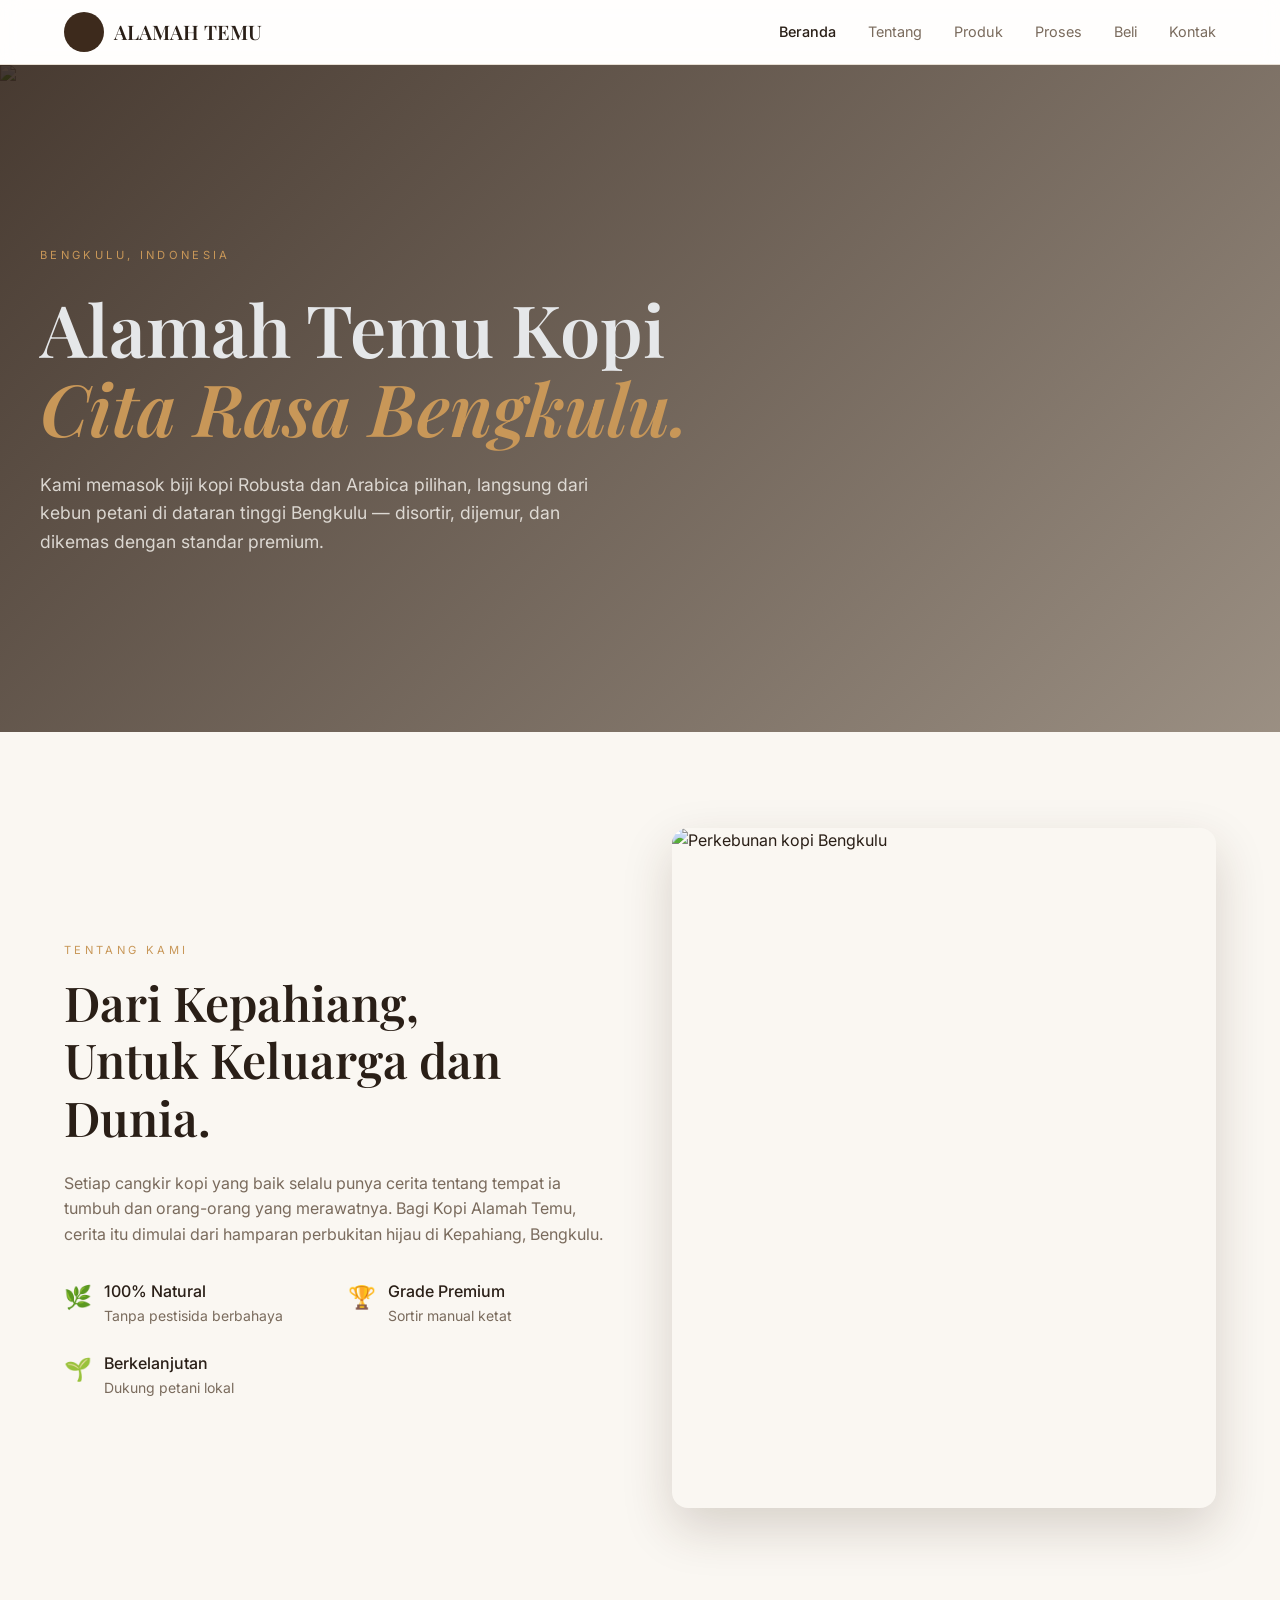
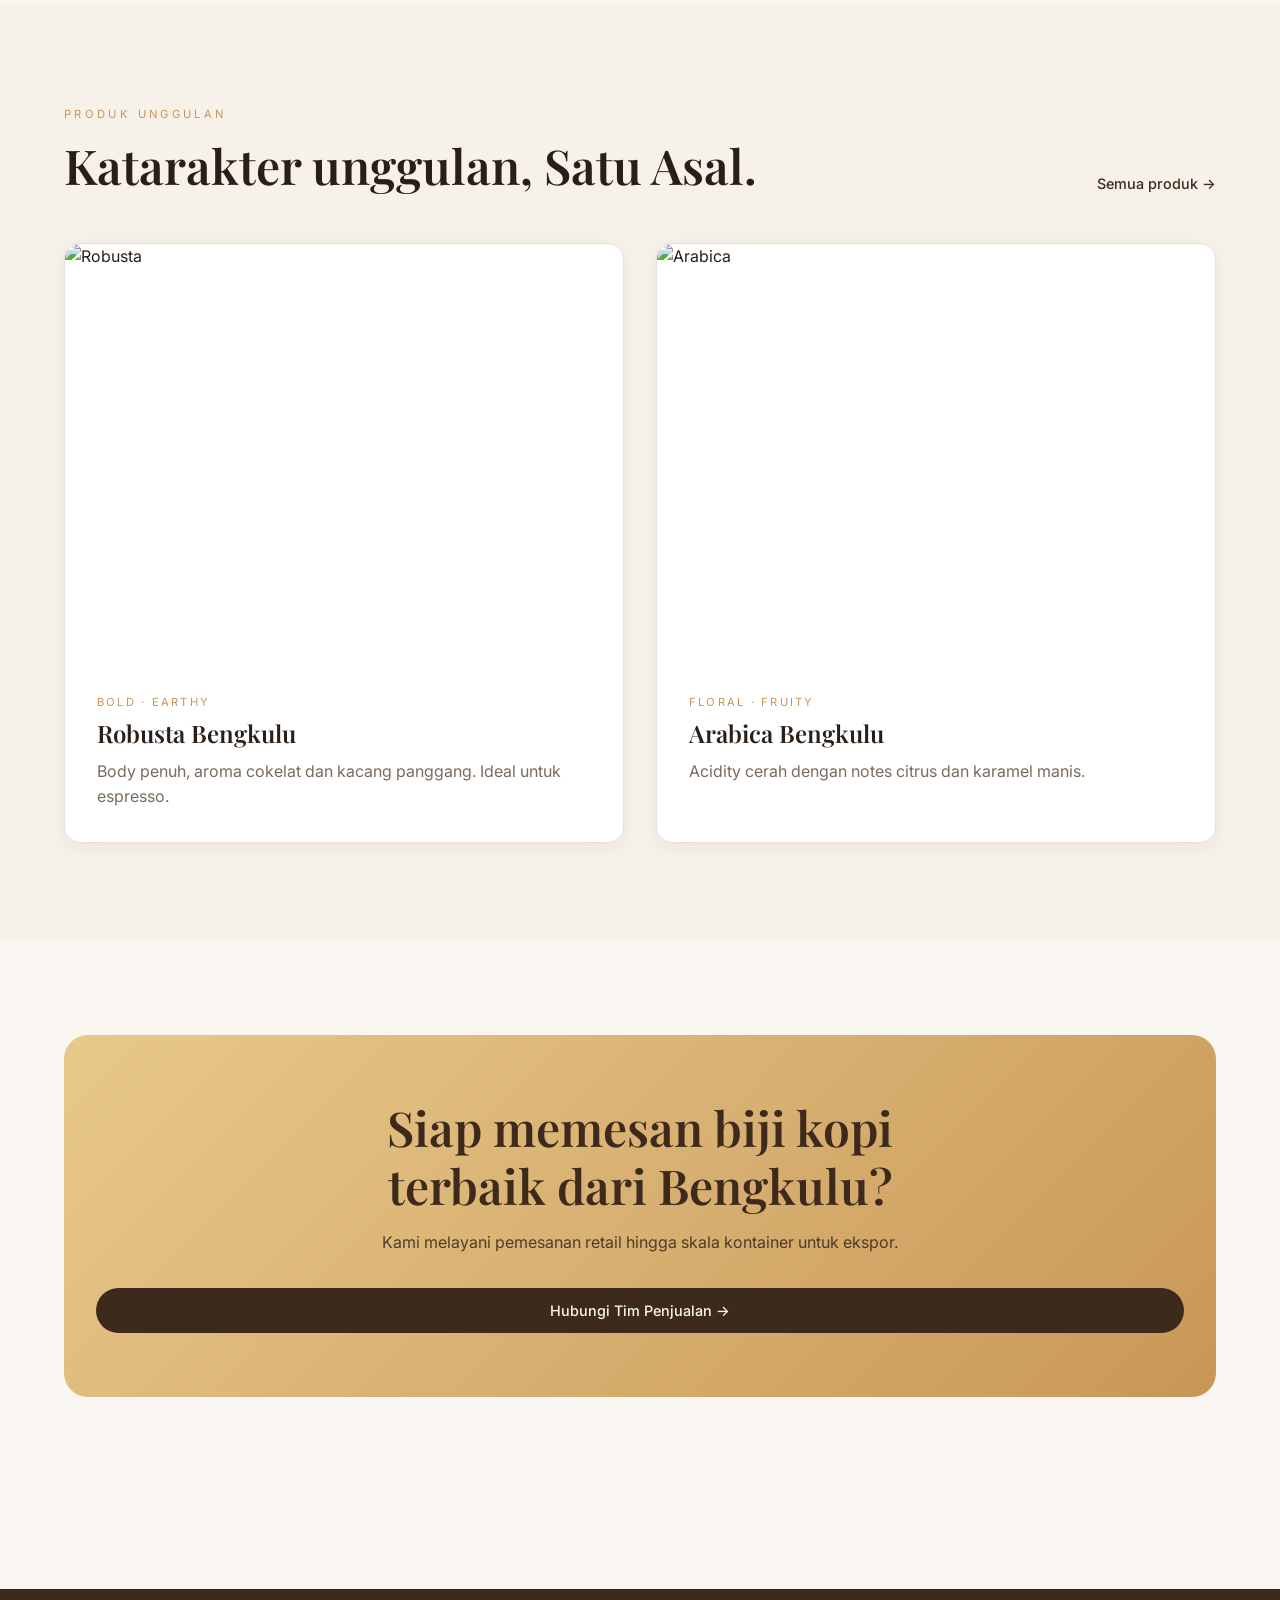
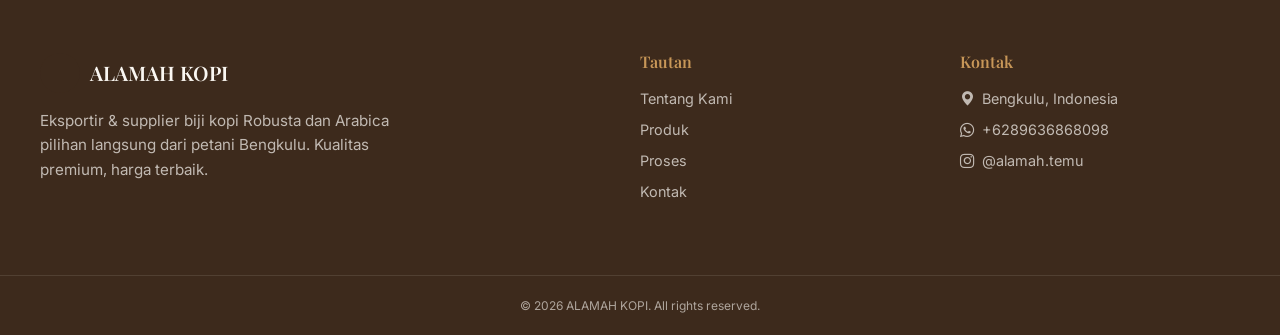
==== index.html @ a0e9cbae "Add files via upload" ====
<!DOCTYPE html><html lang="id"><head><meta charset="UTF-8"><meta name="viewport" content="width=device-width,initial-scale=1"><link rel="preconnect" href="https://fonts.googleapis.com"><link rel="preconnect" href="https://fonts.gstatic.com" crossorigin>
  <link href="https://fonts.googleapis.com/css2?family=Inter:wght@400;500;600&family=Playfair+Display:ital,wght@0,500;0,600;1,500&display=swap" rel="stylesheet">
  <link rel="stylesheet" href="styles.css"><title>ALAMAH TEMU KOPI — Biji Kopi Robusta & Arabica Bengkulu Premium</title><meta name="description" content="Supplier & eksportir biji kopi Robusta dan Arabica pilihan langsung dari petani Bengkulu."></head><body>
  <link rel="stylesheet" href="https://cdn.jsdelivr.net/npm/bootstrap-icons@1.11.3/font/bootstrap-icons.min.css">
<header class="site-header">
  <div class="container header-inner">
    <a href="index.html" class="logo"><span class="logo-mark"></span><span>ALAMAH TEMU</span></a>
    <nav class="nav">
      <a href="index.html">Beranda</a>
      <a href="tentang.html">Tentang</a>
      <a href="produk.html">Produk</a>
      <a href="proses.html">Proses</a>
      <a href="beli.html">Beli</a>
      <a href="kontak.html">Kontak</a>
    </nav>
    <button class="menu-toggle" aria-label="Menu">☰</button>
  </div>
  <nav class="mobile-nav">
    <a href="index.html">Beranda</a>
    <a href="tentang.html">Tentang</a>
    <a href="produk.html">Produk</a>
    <a href="proses.html">Proses</a>
    <a href="beli.html">Beli</a>
    <a href="kontak.html">Kontak</a>
  </nav>

</header>
<section class="hero">
  <img src="assets/hero-coffee.jpg" alt="Biji kopi premium Bengkulu" class="hero-bg">
  <div class="hero-overlay"></div>
  <div class="container hero-inner">
    <span class="eyebrow">Bengkulu, Indonesia</span>
    <h1 style="color: rgb(229, 231, 233);">Alamah Temu Kopi<br><span class="italic">Cita Rasa Bengkulu.</span></h1>
    <p>Kami memasok biji kopi Robusta dan Arabica pilihan, langsung dari kebun petani di dataran tinggi Bengkulu — disortir, dijemur, dan dikemas dengan standar premium.</p>
  </div>
</section>
<section class="section"><div class="container two-col">
  <div>
    <span class="section-eyebrow">Tentang Kami</span>
    <h2>Dari Kepahiang,<br> Untuk Keluarga dan Dunia.</h2>
    <p class="lead">Setiap cangkir kopi yang baik selalu punya cerita tentang tempat ia tumbuh dan orang-orang yang merawatnya. Bagi Kopi Alamah Temu, cerita itu dimulai dari hamparan perbukitan hijau di Kepahiang, Bengkulu.</p>
    <div class="features">
      <div class="feature"><span class="feature-icon">🌿</span><div><div class="feature-t">100% Natural</div><div class="feature-d">Tanpa pestisida berbahaya</div></div></div>
      <div class="feature"><span class="feature-icon">🏆</span><div><div class="feature-t">Grade Premium</div><div class="feature-d">Sortir manual ketat</div></div></div>
      <div class="feature"><span class="feature-icon">🌱</span><div><div class="feature-t">Berkelanjutan</div><div class="feature-d">Dukung petani lokal</div></div></div>
    </div>
  </div>
  <div class="img-wrap">
    <img src="assets/foto petani.jpeg" alt="Perkebunan kopi Bengkulu" loading="lazy">
  </div>
</div></section>
<section class="section section-secondary"><div class="container">
  <div class="section-head">
    <div><span class="section-eyebrow">Produk Unggulan</span><h2>Katarakter unggulan, Satu Asal.</h2></div>
    <a href="produk.html" class="link-arrow">Semua produk →</a>
  </div>
  <div class="cards">
    <article class="card"><div class="card-img"><img src="assets/robusta.jpg" alt="Robusta" loading="lazy"></div><div class="card-body"><div class="tag">Bold · Earthy</div><h3>Robusta Bengkulu</h3><p class="card-desc">Body penuh, aroma cokelat dan kacang panggang. Ideal untuk espresso.</p></div></article>
    <article class="card"><div class="card-img"><img src="assets/arabica.jpg" alt="Arabica" loading="lazy"></div><div class="card-body"><div class="tag">Floral · Fruity</div><h3>Arabica Bengkulu</h3><p class="card-desc">Acidity cerah dengan notes citrus dan karamel manis.</p></div></article>
  </div>
</div></section>
<section class="section"><div class="container"><div class="cta-box">
  <h2>Siap memesan biji kopi terbaik dari Bengkulu?</h2>
  <p>Kami melayani pemesanan retail hingga skala kontainer untuk ekspor.</p>
  <a href="kontak.html" class="btn btn-primary">Hubungi Tim Penjualan →</a>
</div></div></section>
<footer class="site-footer">
  <div class="container footer-grid">
    <div>
      <div class="logo" style="color:var(--primary-fg);margin-bottom:1rem"><span class="logo-mark">☕</span><span>ALAMAH KOPI</span></div>
      <p style="color:rgba(250,247,242,.7);max-width:380px;font-size:.95rem">Eksportir & supplier biji kopi Robusta dan Arabica pilihan langsung dari petani Bengkulu. Kualitas premium, harga terbaik.</p>
    </div>
    <div>
      <h4>Tautan</h4>
      <ul>
        <li><a href="tentang.html">Tentang Kami</a></li>
        <li><a href="produk.html">Produk</a></li>
        <li><a href="proses.html">Proses</a></li>
        <li><a href="kontak.html">Kontak</a></li>
      </ul>
    </div>
    <div>
      <h4>Kontak</h4>
      <ul>
        <li><i class="bi bi-geo-alt-fill"></i>Bengkulu, Indonesia</li>
        <li><i class="bi bi-whatsapp"></i>+6289636868098</li>
        <li><i class="bi bi-instagram"></i><a href="https://www.instagram.com/alamah.temu/?__d=dist">@alamah.temu</a></li>
      </ul>
    </div>
  </div>
  <div class="footer-bottom">© <span id="yr"></span> ALAMAH KOPI. All rights reserved.</div>
</footer>
<script>document.getElementById('yr').textContent=new Date().getFullYear()</script>
<script src="script.js"></script></body></html>
---- styles.css ----
/* ============================================
   Alamah Kopi — Complete Stylesheet
   ============================================ */

/* Reset */
*,
*::before,
*::after {
  box-sizing: border-box;
  margin: 0;
  padding: 0;
}

/* Design tokens */
:root {
  --bg: #faf7f2;
  --fg: #2a1f17;
  --muted: #7a6b5d;
  --card: #ffffff;
  --border: #e8e0d5;
  --primary: #3d2a1c;
  --primary-fg: #faf7f2;
  --accent: #c89758;
  --accent-fg: #2a1f17;
  --secondary: #efe7da;
  --shadow-soft: 0 4px 20px rgba(60, 40, 20, 0.06);
  --shadow-warm: 0 20px 50px rgba(60, 40, 20, 0.18);
  --gradient-hero: linear-gradient(135deg, rgba(40, 25, 15, 0.85), rgba(60, 40, 20, 0.5));
  --gradient-gold: linear-gradient(135deg, #e8c98a, #c89758);
  --radius: 1rem;
}

/* Base */
html {
  scroll-behavior: smooth;
}

body {
  font-family: 'Inter', system-ui, sans-serif;
  background: var(--bg);
  color: var(--fg);
  line-height: 1.6;
  -webkit-font-smoothing: antialiased;
}

h1, h2, h3, h4 {
  font-family: 'Playfair Display', Georgia, serif;
  font-weight: 600;
  line-height: 1.1;
  color: var(--fg);
}

a {
  color: inherit;
  text-decoration: none;
}

img {
  max-width: 100%;
  display: block;
}

.container {
  max-width: 1200px;
  margin: 0 auto;
  padding: 0 1.5rem;
}

/* ===== Header ===== */
.site-header {
  position: sticky;
  top: 0;
  z-index: 40;
  backdrop-filter: blur(10px);
  .background: rgba(250, 247, 242, 0.85);
  background: rgba(255, 255, 255, 0.85);
  border-bottom: 1px solid var(--border);
}

.header-inner {
  display: flex;
  align-items: center;
  justify-content: space-between;
  height: 64px;
}

.logo {
  display: flex;
  align-items: center;
  gap: 0.6rem;
  font-family: 'Playfair Display', serif;
  font-size: 1.25rem;
  font-weight: 600;
}

.logo-mark {
  width: 40px;
  height: 40px;
  border-radius: 50%;
  background: var(--primary) url('assets/logo-kopi.png') center/cover no-repeat;
  font-size: 0;
  overflow: hidden;
  flex-shrink: 0;
}

.nav {
  display: none;
  gap: 2rem;
  font-size: 0.9rem;
}

.nav a {
  color: var(--muted);
  transition: color 0.2s;
}

.nav a:hover,
.nav a.active {
  color: var(--fg);
  font-weight: 500;
}

.btn {
  display: inline-flex;
  align-items: center;
  gap: 0.5rem;
  padding: 0.7rem 1.5rem;
  border-radius: 999px;
  font-weight: 500;
  font-size: 0.9rem;
  transition: opacity 0.2s, transform 0.2s;
  cursor: pointer;
  border: none;
}

.btn-primary {
  background: var(--primary);
  color: var(--primary-fg);
}

.btn-accent {
  background: var(--accent);
  color: var(--accent-fg);
  box-shadow: var(--shadow-warm);
}

.btn-outline {
  background: transparent;
  border: 1px solid rgba(250, 247, 242, 0.3);
  color: var(--primary-fg);
}

.btn:hover {
  opacity: 0.9;
}

.menu-toggle {
  display: block;
  background: none;
  border: none;
  cursor: pointer;
  font-size: 1.5rem;
  color: var(--fg);
}

.mobile-nav {
  display: none;
  flex-direction: column;
  padding: 1rem 1.5rem;
  border-top: 1px solid var(--border);
  background: var(--bg);
}

.mobile-nav.open {
  display: flex;
}

.mobile-nav a {
  padding: 0.6rem 0;
  color: var(--muted);
}

.mobile-nav a.active {
  color: var(--fg);
  font-weight: 600;
}

@media (min-width: 768px) {
  .nav {
    display: flex;
  }
  .menu-toggle {
    display: none;
  }
}

/* ===== Hero ===== */
.hero {
  position: relative;
  overflow: hidden;
  color: var(--primary-fg);
}

.hero-bg {
  position: absolute;
  inset: 0;
  width: 100%;
  height: 100%;
  object-fit: cover;
  z-index: -2;
}

.hero-overlay {
  position: absolute;
  inset: 0;
  background: var(--gradient-hero);
  z-index: -1;
}

.hero-inner {
  padding: 8rem 0;
}

.eyebrow {
  display: inline-block;
  font-size: 0.7rem;
  letter-spacing: 0.3em;
  text-transform: uppercase;
  color: var(--accent);
  margin-bottom: 1.5rem;
}

.hero h1 {
  font-size: clamp(2.5rem, 6vw, 4.5rem);
  max-width: 760px;
}

.hero h1 .italic {
  font-style: italic;
  color: var(--accent);
}

.hero p {
  margin-top: 1.5rem;
  max-width: 560px;
  font-size: 1.1rem;
  color: rgba(250, 247, 242, 0.8);
}

.hero-cta {
  margin-top: 2.5rem;
  display: flex;
  flex-wrap: wrap;
  gap: 1rem;
}

@media (min-width: 768px) {
  .hero-inner {
    padding: 11rem 0;
  }
}

/* ===== Sections ===== */
.section {
  padding: 6rem 0;
}

.section-sm {
  padding: 3rem 0;
}

.section-secondary {
  background: rgba(239, 231, 218, 0.4);
}

.bordered {
  border-top: 1px solid var(--border);
  border-bottom: 1px solid var(--border);
  background: rgba(239, 231, 218, 0.4);
}

/* ===== Stats ===== */
.stats {
  display: grid;
  grid-template-columns: repeat(2, 1fr);
  gap: 2rem;
  text-align: center;
}

.stat-v {
  font-family: 'Playfair Display', serif;
  font-size: 2.5rem;
  color: var(--primary);
}

.stat-l {
  font-size: 0.7rem;
  letter-spacing: 0.2em;
  text-transform: uppercase;
  color: var(--muted);
  margin-top: 0.5rem;
}

@media (min-width: 768px) {
  .stats {
    grid-template-columns: repeat(4, 1fr);
  }
}

/* ===== About / Two-column ===== */
.two-col {
  display: grid;
  gap: 4rem;
  align-items: center;
}

.section-eyebrow {
  font-size: 0.7rem;
  letter-spacing: 0.3em;
  text-transform: uppercase;
  color: var(--accent);
}

.section h2 {
  font-size: clamp(2rem, 4vw, 3rem);
  margin-top: 0.75rem;
  line-height: 1.2;
}

.lead {
  margin-top: 1.5rem;
  color: var(--muted);
}

.features {
  margin-top: 2rem;
  display: grid;
  grid-template-columns: repeat(2, 1fr);
  gap: 1.5rem;
}

.feature {
  display: flex;
  gap: 0.75rem;
}

.feature-icon {
  font-size: 1.4rem;
  color: var(--accent);
  flex-shrink: 0;
}

.feature-t {
  font-weight: 500;
}

.feature-d {
  font-size: 0.875rem;
  color: var(--muted);
}

.img-wrap {
  position: relative;
}

.img-wrap img {
  border-radius: 1rem;
  aspect-ratio: 4 / 5;
  object-fit: cover;
  box-shadow: var(--shadow-warm);
  width: 100%;
}

.img-badge {
  display: none;
  position: absolute;
  bottom: -1.5rem;
  left: -1.5rem;
  background: var(--card);
  border: 1px solid var(--border);
  border-radius: 0.75rem;
  padding: 1.25rem;
  max-width: 220px;
  box-shadow: var(--shadow-soft);
}

.img-badge .v {
  font-family: 'Playfair Display', serif;
  font-size: 1.875rem;
  color: var(--primary);
}

.img-badge .l {
  font-size: 0.75rem;
  color: var(--muted);
  margin-top: 0.25rem;
}

@media (min-width: 768px) {
  .two-col {
    grid-template-columns: 1fr 1fr;
  }
  .img-badge {
    display: block;
  }
}

/* ===== Products / Cards ===== */
.section-head {
  display: flex;
  justify-content: space-between;
  align-items: flex-end;
  flex-wrap: wrap;
  gap: 1.5rem;
  margin-bottom: 3rem;
}

.cards {
  display: grid;
  gap: 2rem;
  grid-template-columns: repeat(auto-fit, minmax(300px, 1fr));
}

.card {
  background: var(--card);
  border: 1px solid var(--border);
  border-radius: 1rem;
  overflow: hidden;
  box-shadow: var(--shadow-soft);
  transition: box-shadow 0.3s, transform 0.3s;
}

.card:hover {
  box-shadow: var(--shadow-warm);
}

.card-img {
  aspect-ratio: 4 / 3;
  overflow: hidden;
}

.card-img img {
  width: 100%;
  height: 100%;
  object-fit: cover;
  transition: transform 0.7s;
}

.card:hover .card-img img {
  transform: scale(1.05);
}

.card-body {
  padding: 2rem;
}

.tag {
  font-size: 0.7rem;
  letter-spacing: 0.2em;
  text-transform: uppercase;
  color: var(--accent);
}

.card h3 {
  font-size: 1.5rem;
  margin-top: 0.5rem;
}

.card-desc {
  margin-top: 0.75rem;
  color: var(--muted);
}

.chips {
  margin-top: 1.25rem;
  display: flex;
  flex-wrap: wrap;
  gap: 0.5rem;
}

.chip {
  font-size: 0.75rem;
  padding: 0.25rem 0.75rem;
  border-radius: 999px;
  background: var(--secondary);
  color: var(--fg);
}

.link-arrow {
  font-size: 0.9rem;
  font-weight: 500;
  color: var(--primary);
  display: inline-flex;
  align-items: center;
  gap: 0.25rem;
  transition: gap 0.2s;
}

.link-arrow:hover {
  gap: 0.5rem;
}

/* ===== CTA ===== */
.cta-box {
  border-radius: 1.5rem;
  padding: 4rem 2rem;
  text-align: center;
  background: var(--gradient-gold);
  color: var(--primary);
}

.cta-box h2 {
  color: var(--primary);
  max-width: 640px;
  margin: 0 auto;
}

.cta-box p {
  margin-top: 1rem;
  max-width: 520px;
  margin-left: auto;
  margin-right: auto;
  color: rgba(42, 31, 23, 0.8);
}

.cta-box .btn {
  margin-top: 2rem;
}

/* ===== Footer ===== */
.site-footer {
  background: var(--primary);
  color: var(--primary-fg);
  margin-top: 6rem;
}

.footer-grid {
  display: grid;
  gap: 2.5rem;
  padding: 4rem 0;
  grid-template-columns: 1fr;
}

.footer-grid h4 {
  font-family: 'Playfair Display', serif;
  color: var(--accent);
  font-size: 1rem;
  margin-bottom: 1rem;
}

.footer-grid ul {
  list-style: none;
}

.footer-grid li {
  margin-bottom: 0.5rem;
  color: rgba(250, 247, 242, 0.7);
  font-size: 0.9rem;
  display: flex;
  align-items: center;
  gap: 0.5rem;
}

.footer-grid a:hover {
  color: var(--accent);
}

.footer-bottom {
  border-top: 1px solid rgba(250, 247, 242, 0.1);
  padding: 1.25rem 0;
  text-align: center;
  font-size: 0.75rem;
  color: rgba(250, 247, 242, 0.6);
}

@media (min-width: 768px) {
  .footer-grid {
    grid-template-columns: 2fr 1fr 1fr;
  }
}

/* ===== Page heads ===== */
.page-head {
  padding: 5rem 0 3rem;
  max-width: 720px;
}

.page-head h1 {
  font-size: clamp(2.5rem, 5vw, 4rem);
  margin-top: 1rem;
  line-height: 1.05;
}

.page-head p {
  margin-top: 1.25rem;
  font-size: 1.1rem;
  color: var(--muted);
}

/* ============================================
   PROSES PAGE STYLES (Dengan Foto)
   ============================================ */

.proses-steps {
  padding-bottom: 5rem;
}

.steps {
  display: grid;
  gap: 2rem;
  grid-template-columns: 1fr;
  margin-top: 2rem;
}

/* Step Card */
.step {
  display: flex;
  flex-direction: column;
  background: var(--card, #ffffff);
  border: 1px solid var(--border, #e8e0d5);
  border-radius: 1rem;
  overflow: hidden;
  box-shadow: var(--shadow-soft, 0 4px 20px rgba(60, 40, 20, 0.06));
  transition: transform 0.3s, box-shadow 0.3s;
}

.step:hover {
  transform: translateY(-6px);
  box-shadow: var(--shadow-warm, 0 20px 50px rgba(60, 40, 20, 0.18));
}

/* Step Image */
.step-img {
  width: 100%;
  height: 220px;
  overflow: hidden;
  background: var(--secondary, #efe7da);
  flex-shrink: 0;
}

.step-img img {
  width: 100%;
  height: 100%;
  object-fit: cover;
  transition: transform 0.5s ease;
}

.step:hover .step-img img {
  transform: scale(1.06);
}

/* Step Content */
.step-content {
  padding: 1.5rem 2rem 2rem;
  flex: 1;
}

.step-n {
  font-family: 'Playfair Display', Georgia, serif;
  font-size: 2.5rem;
  font-weight: 600;
  color: rgba(200, 151, 88, 0.8);
  line-height: 1;
  letter-spacing: -0.02em;
}

.step-content h3 {
  font-family: 'Inter', sans-serif;
  font-weight: 600;
  font-size: 1.25rem;
  margin-top: 0.5rem;
  color: var(--fg, #2a1f17);
  line-height: 1.3;
}

.step-content p {
  margin-top: 0.75rem;
  color: var(--muted, #7a6b5d);
  font-size: 0.95rem;
  line-height: 1.7;
}

/* Responsive Steps */
@media (min-width: 640px) {
  .steps {
    grid-template-columns: repeat(2, 1fr);
    gap: 1.5rem;
  }
  .step-img {
    height: 200px;
  }
}

@media (min-width: 1024px) {
  .steps {
    grid-template-columns: repeat(3, 1fr);
    gap: 2rem;
  }
  .step-img {
    height: 200px;
  }
  .step-content {
    padding: 1.5rem 1.75rem 1.75rem;
  }
  .step-n {
    font-size: 2rem;
  }
  .step-content h3 {
    font-size: 1.1rem;
  }
}

@media (max-width: 480px) {
  .step-img {
    height: 180px;
  }
  .step-content {
    padding: 1rem 1.25rem 1.5rem;
  }
  .step-n {
    font-size: 2rem;
  }
  .step-content h3 {
    font-size: 1.1rem;
  }
  .step-content p {
    font-size: 0.9rem;
  }
}

/* ===== About page ===== */
.cover {
  width: 100%;
  max-width: 700px;
  height: 900px;
  object-fit: contain;
  display: block;
  margin: 0 auto;
  border-radius: 1rem;
  box-shadow: var(--shadow-warm);
}

.values {
  display: grid;
  gap: 2.5rem;
  grid-template-columns: repeat(auto-fit, minmax(260px, 1fr));
  padding: 5rem 0;
}

.value {
  background: var(--card);
  border: 1px solid var(--border);
  border-radius: 1rem;
  padding: 2rem;
  box-shadow: var(--shadow-soft);
}

.value h3 {
  font-size: 1.5rem;
  color: var(--primary);
}

.value p {
  margin-top: 0.75rem;
  color: var(--muted);
}

/* ===== Contact ===== */
.contact-grid {
  display: flex;
  justify-content: center;
  gap: 3rem;
  grid-template-columns: 1fr;
}

#contact-form {
  width: 100%;
  max-width: 550px;
}

.info-block {
  margin-bottom: 1.5rem;
}

.info-block .lbl {
  font-size: 0.7rem;
  letter-spacing: 0.2em;
  text-transform: uppercase;
  color: var(--accent);
  margin-bottom: 0.25rem;
}

.info-block .val {
  font-size: 1rem;
}

form {
  background: var(--card);
  border: 1px solid var(--border);
  border-radius: 1rem;
  padding: 2rem;
  box-shadow: var(--shadow-soft);
}

.field {
  margin-bottom: 1.25rem;
}

.field label {
  display: block;
  font-size: 0.875rem;
  font-weight: 500;
  margin-bottom: 0.4rem;
}

.field input,
.field textarea,
.field select {
  width: 100%;
  padding: 0.7rem 0.9rem;
  border: 1px solid var(--border);
  border-radius: 0.5rem;
  font-family: inherit;
  font-size: 0.95rem;
  background: var(--bg);
  color: var(--fg);
}

.field input:focus,
.field textarea:focus,
.field select:focus {
  outline: 2px solid var(--accent);
  outline-offset: 1px;
}

.field textarea {
  min-height: 120px;
  resize: vertical;
}

@media (min-width: 768px) {
  .contact-grid {
    grid-template-columns: 1fr 1fr;
  }
}

/* ============================================
   BELI PAGE STYLES
   ============================================ */

.beli-grid {
  display: grid;
  gap: 2.5rem;
  padding-bottom: 4rem;
}

@media (min-width: 1024px) {
  .beli-grid {
    grid-template-columns: 2fr 1.2fr;
    align-items: start;
  }
}

/* Product Selector */
.product-selector h2 {
  font-size: 1.5rem;
  margin-bottom: 1.5rem;
  font-family: 'Playfair Display', Georgia, serif;
}

.product-item {
  background: var(--card);
  border: 1px solid var(--border);
  border-radius: var(--radius);
  padding: 1.25rem 1.5rem;
  margin-bottom: 1rem;
  display: flex;
  flex-wrap: wrap;
  align-items: center;
  justify-content: space-between;
  gap: 1rem;
  transition: box-shadow 0.2s, border-color 0.2s;
  cursor: pointer;
}

.product-item:hover {
  box-shadow: var(--shadow-soft);
}

.product-item.active {
  border-color: var(--accent);
  box-shadow: 0 0 0 2px var(--accent);
}

.product-info {
  flex: 2;
  min-width: 160px;
}

.product-info h3 {
  font-family: 'Inter', sans-serif;
  font-weight: 600;
  font-size: 1.05rem;
  color: var(--fg);
}

.product-info .desc {
  font-size: 0.85rem;
  color: var(--muted);
  margin-top: 0.2rem;
}

.product-price {
  font-weight: 600;
  font-size: 1.1rem;
  color: var(--primary);
  margin-top: 0.3rem;
}

.product-price small {
  font-weight: 400;
  font-size: 0.75rem;
  color: var(--muted);
}

/* Quantity Control */
.product-qty {
  display: flex;
  align-items: center;
  gap: 0.5rem;
  background: var(--bg);
  border-radius: 2rem;
  padding: 0.1rem 0.1rem;
  border: 1px solid var(--border);
  flex-shrink: 0;
}

.product-qty button {
  width: 32px;
  height: 32px;
  border: none;
  background: transparent;
  font-size: 1.2rem;
  cursor: pointer;
  border-radius: 50%;
  display: flex;
  align-items: center;
  justify-content: center;
  color: var(--fg);
  transition: background 0.2s;
  font-weight: 500;
}

.product-qty button:hover {
  background: var(--secondary);
}

.product-qty .qty-value {
  min-width: 28px;
  text-align: center;
  font-weight: 500;
  font-size: 1rem;
}

/* Order Form */
.order-form {
  background: var(--card);
  border: 1px solid var(--border);
  border-radius: var(--radius);
  padding: 2rem;
  box-shadow: var(--shadow-soft);
  margin-top: 2rem;
}

.order-form h2 {
  font-size: 1.5rem;
  margin-bottom: 1.5rem;
  font-family: 'Playfair Display', Georgia, serif;
}

.order-form .field {
  margin-bottom: 1.25rem;
}

.order-form label {
  display: block;
  font-size: 0.875rem;
  font-weight: 500;
  margin-bottom: 0.4rem;
}

.order-form input,
.order-form textarea {
  width: 100%;
  padding: 0.7rem 0.9rem;
  border: 1px solid var(--border);
  border-radius: 0.5rem;
  font-family: inherit;
  font-size: 0.95rem;
  background: var(--bg);
  color: var(--fg);
  transition: border-color 0.2s;
}

.order-form input:focus,
.order-form textarea:focus {
  outline: none;
  border-color: var(--accent);
  box-shadow: 0 0 0 3px rgba(200, 151, 88, 0.2);
}

.order-form textarea {
  min-height: 80px;
  resize: vertical;
}

/* Ringkasan */
.ringkasan {
  background: var(--card);
  border: 1px solid var(--border);
  border-radius: var(--radius);
  padding: 2rem;
  box-shadow: var(--shadow-soft);
  position: sticky;
  top: 5rem;
}

.ringkasan h2 {
  font-size: 1.5rem;
  margin-bottom: 1.5rem;
  font-family: 'Playfair Display', Georgia, serif;
}

.ringkasan-item {
  display: flex;
  justify-content: space-between;
  padding: 0.75rem 0;
  border-bottom: 1px solid var(--border);
  font-size: 0.95rem;
}

.ringkasan-item .item-info {
  flex: 1;
}

.ringkasan-item .item-name {
  font-weight: 500;
}

.ringkasan-item .item-detail {
  font-size: 0.8rem;
  color: var(--muted);
}

.ringkasan-item .item-total {
  font-weight: 600;
  white-space: nowrap;
  padding-left: 1rem;
}

.ringkasan-ongkir {
  display: flex;
  justify-content: space-between;
  padding: 0.75rem 0;
  font-size: 0.95rem;
  color: var(--muted);
  border-bottom: 1px solid var(--border);
}

.ringkasan-total {
  display: flex;
  justify-content: space-between;
  padding: 1rem 0 0;
  font-size: 1.2rem;
  font-weight: 700;
  color: var(--primary);
}

.empty-ringkasan {
  color: var(--muted);
  text-align: center;
  padding: 1.5rem 0;
  font-style: italic;
}

/* Button Full Width */
.btn {
  width: 100%;
  justify-content: center;
}
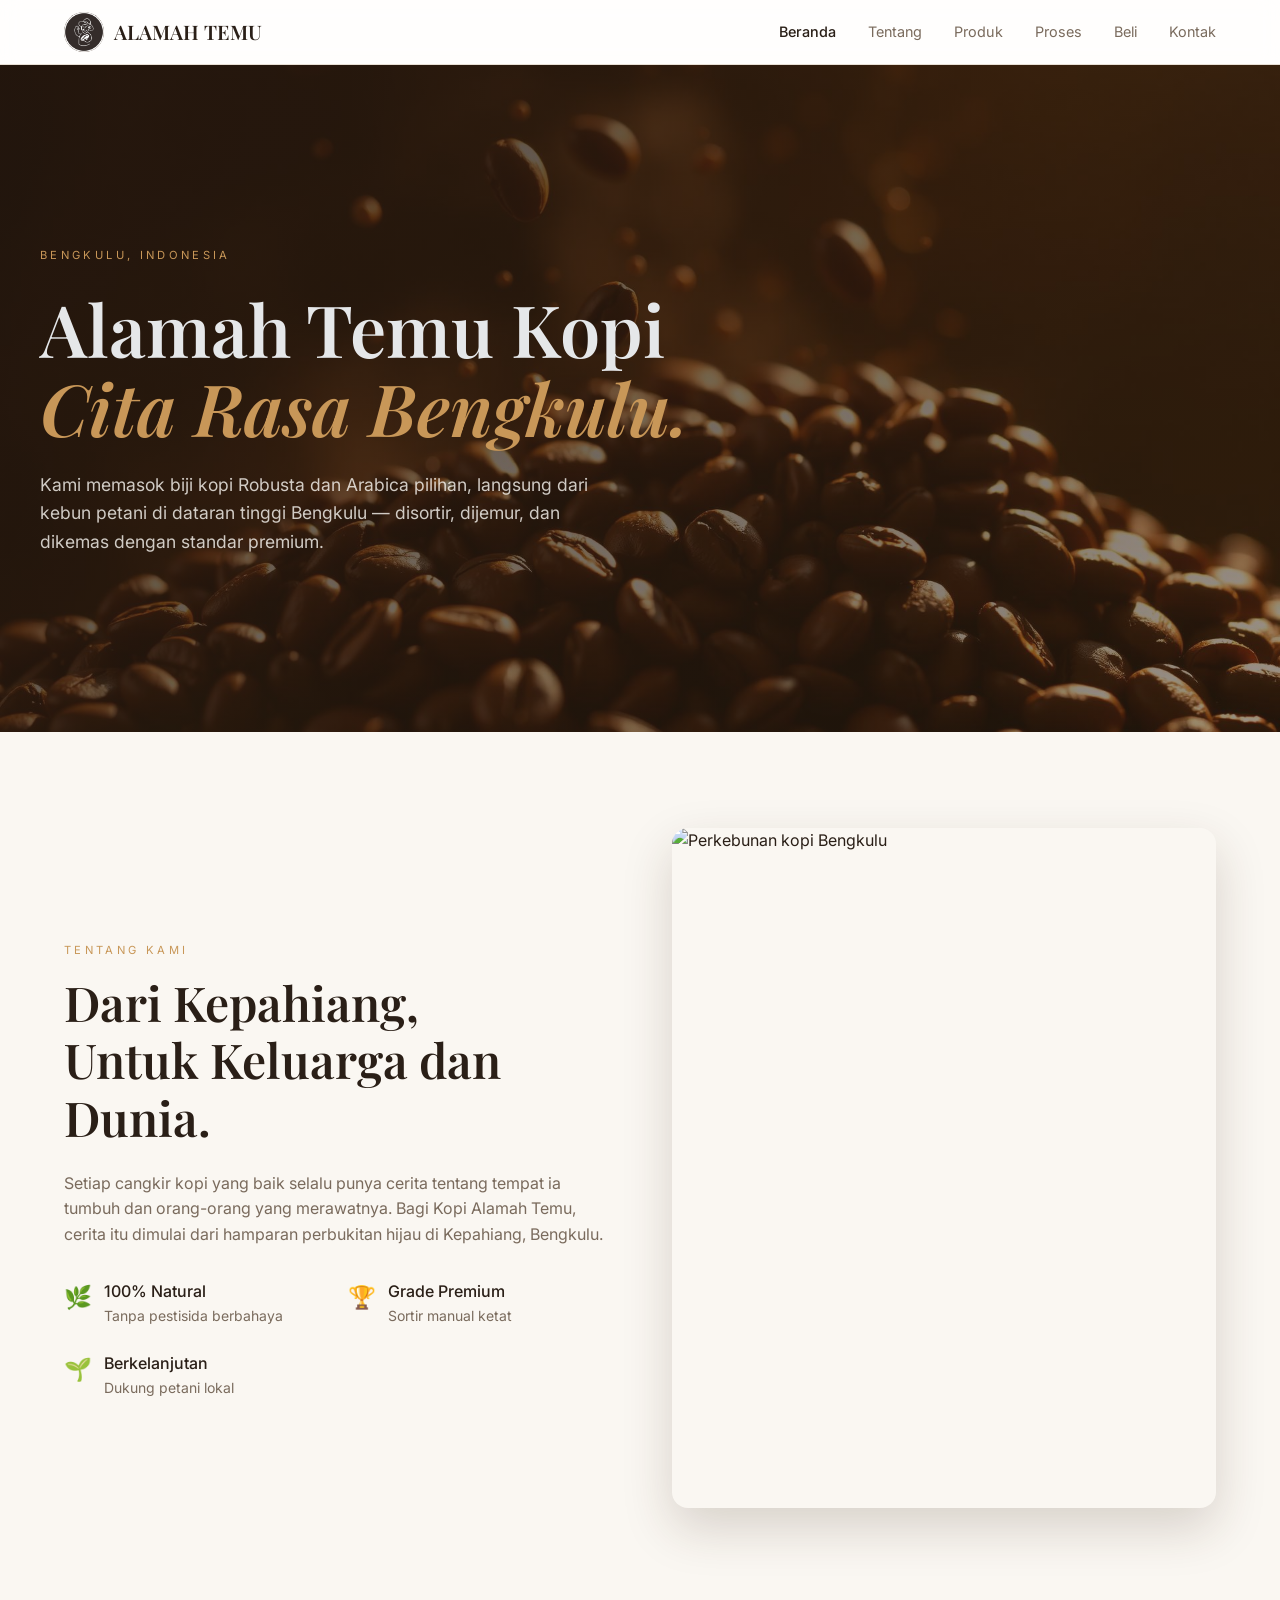
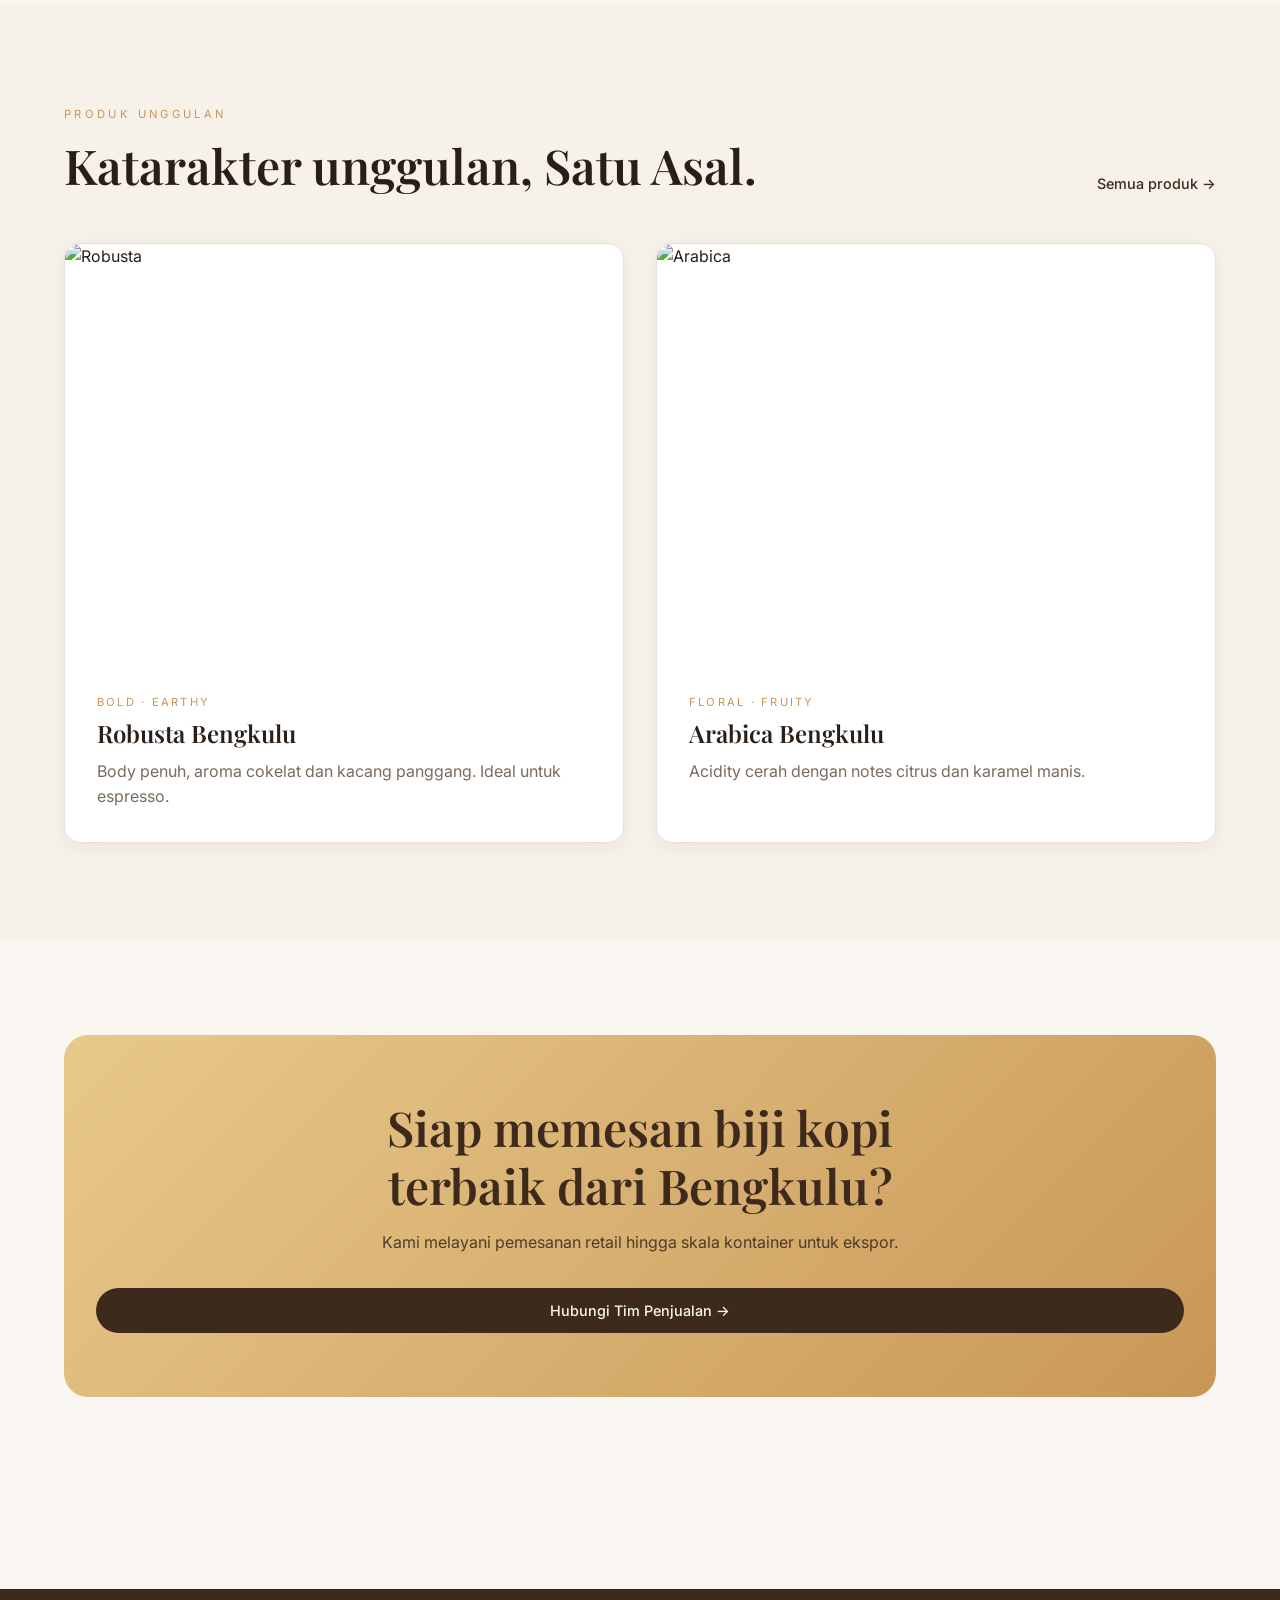
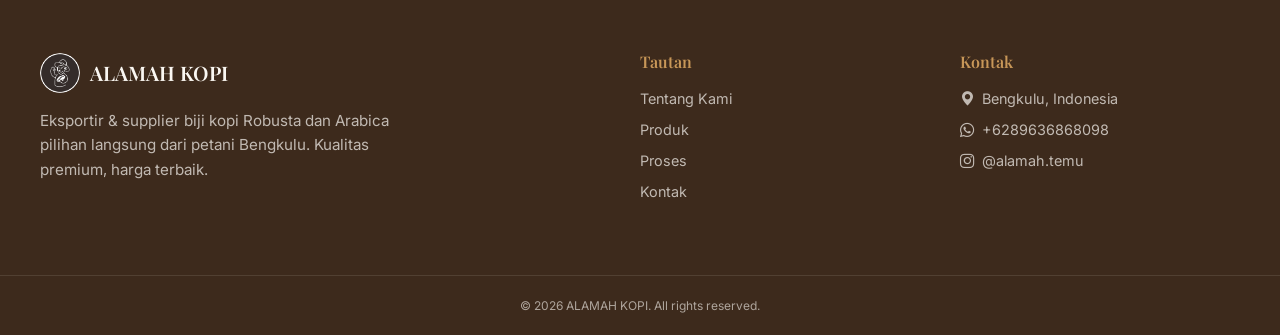
==== commit a726b18d: "Update index.html" ====
--- a/index.html
+++ b/index.html
@@ -26,7 +26,7 @@
 
 </header>
 <section class="hero">
-  <img src="assets/hero-coffee.jpg" alt="Biji kopi premium Bengkulu" class="hero-bg">
+  <img src="hero-coffee.jpg" alt="Biji kopi premium Bengkulu" class="hero-bg">
   <div class="hero-overlay"></div>
   <div class="container hero-inner">
     <span class="eyebrow">Bengkulu, Indonesia</span>
--- a/styles.css
+++ b/styles.css
@@ -97,7 +97,7 @@
   width: 40px;
   height: 40px;
   border-radius: 50%;
-  background: var(--primary) url('assets/logo-kopi.png') center/cover no-repeat;
+  background: var(--primary) url('logo-kopi.png') center/cover no-repeat;
   font-size: 0;
   overflow: hidden;
   flex-shrink: 0;
@@ -1087,4 +1087,4 @@
 .btn {
   width: 100%;
   justify-content: center;
-}+}
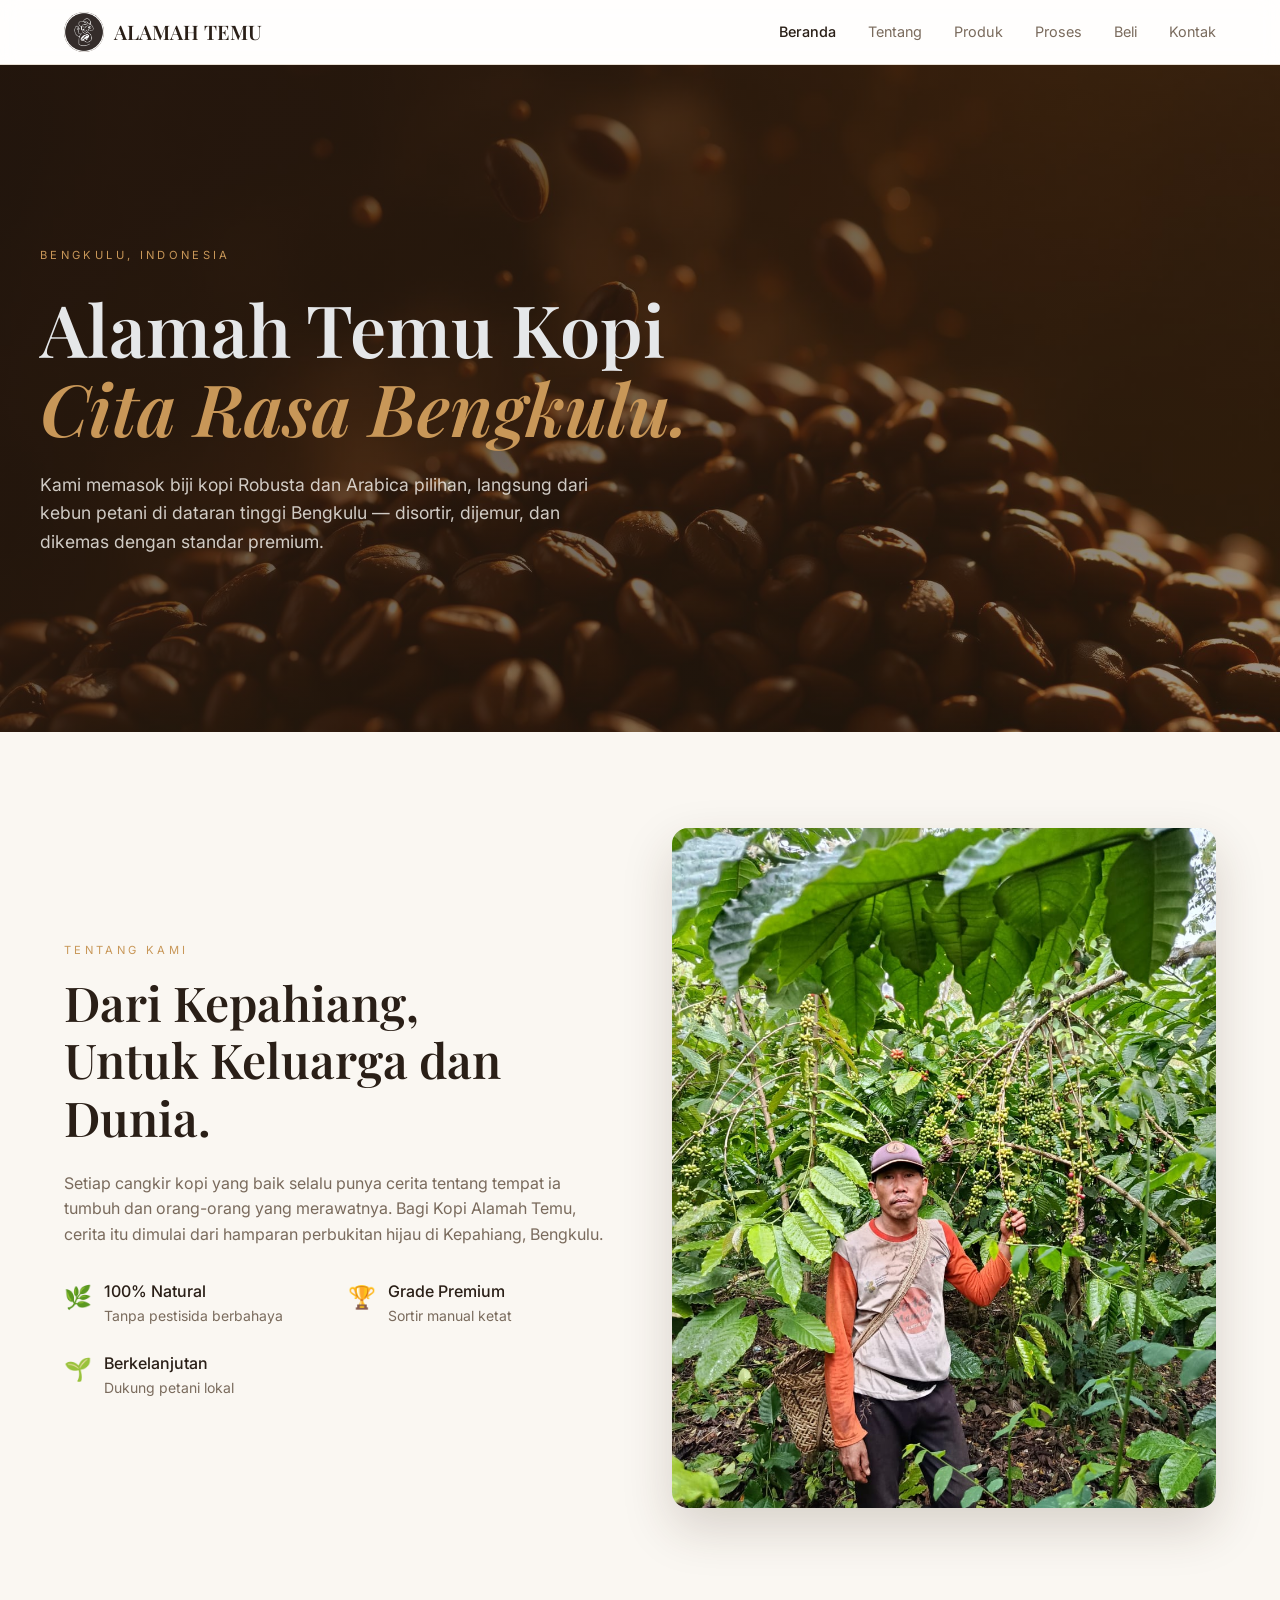
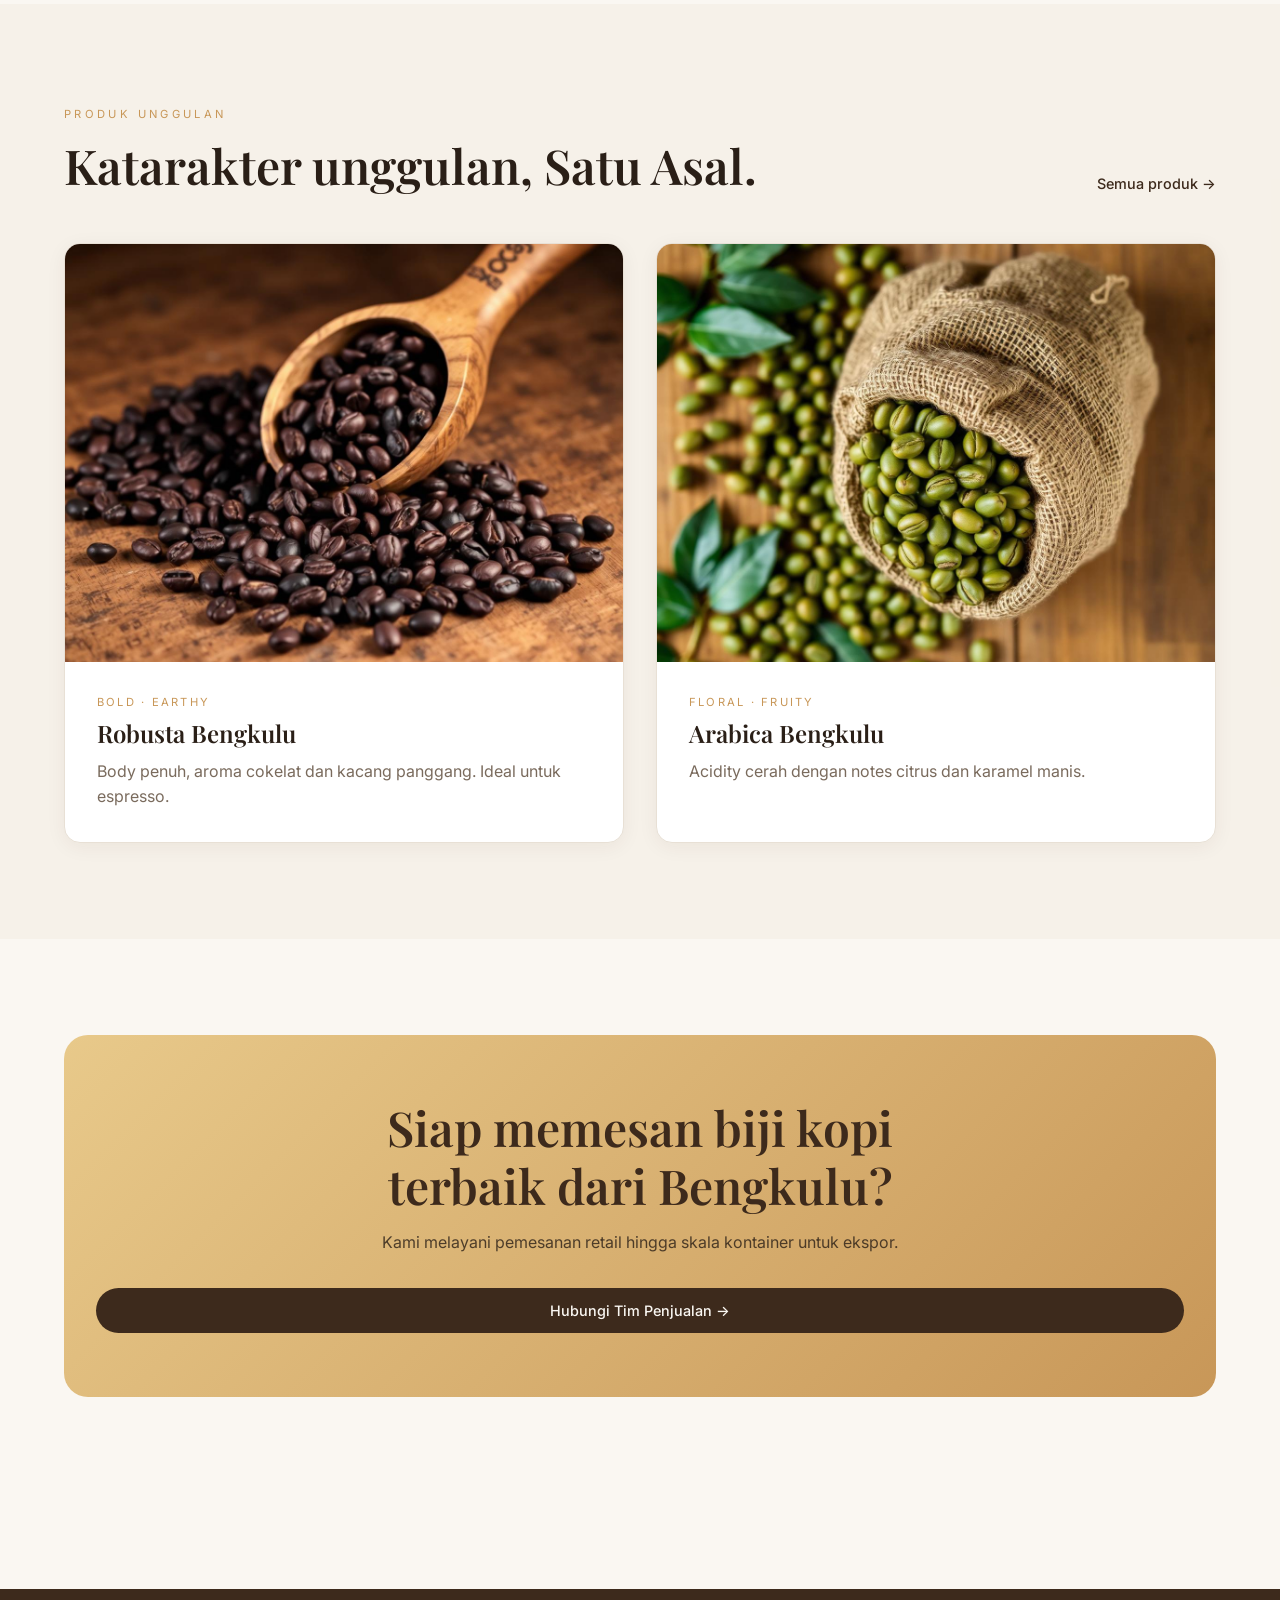
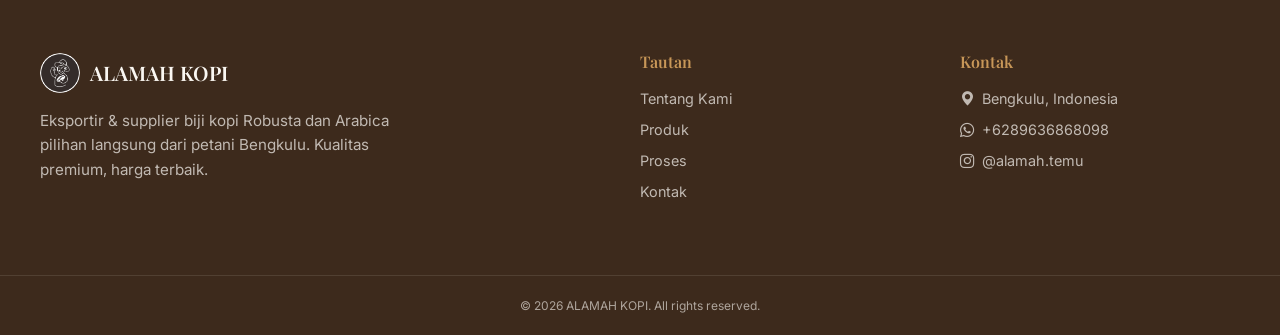
==== commit 27c38b23: "Update index.html" ====
--- a/index.html
+++ b/index.html
@@ -46,7 +46,7 @@
     </div>
   </div>
   <div class="img-wrap">
-    <img src="assets/foto petani.jpeg" alt="Perkebunan kopi Bengkulu" loading="lazy">
+    <img src="foto petani.jpeg" alt="Perkebunan kopi Bengkulu" loading="lazy">
   </div>
 </div></section>
 <section class="section section-secondary"><div class="container">
@@ -55,8 +55,8 @@
     <a href="produk.html" class="link-arrow">Semua produk →</a>
   </div>
   <div class="cards">
-    <article class="card"><div class="card-img"><img src="assets/robusta.jpg" alt="Robusta" loading="lazy"></div><div class="card-body"><div class="tag">Bold · Earthy</div><h3>Robusta Bengkulu</h3><p class="card-desc">Body penuh, aroma cokelat dan kacang panggang. Ideal untuk espresso.</p></div></article>
-    <article class="card"><div class="card-img"><img src="assets/arabica.jpg" alt="Arabica" loading="lazy"></div><div class="card-body"><div class="tag">Floral · Fruity</div><h3>Arabica Bengkulu</h3><p class="card-desc">Acidity cerah dengan notes citrus dan karamel manis.</p></div></article>
+    <article class="card"><div class="card-img"><img src="robusta.jpg" alt="Robusta" loading="lazy"></div><div class="card-body"><div class="tag">Bold · Earthy</div><h3>Robusta Bengkulu</h3><p class="card-desc">Body penuh, aroma cokelat dan kacang panggang. Ideal untuk espresso.</p></div></article>
+    <article class="card"><div class="card-img"><img src="arabica.jpg" alt="Arabica" loading="lazy"></div><div class="card-body"><div class="tag">Floral · Fruity</div><h3>Arabica Bengkulu</h3><p class="card-desc">Acidity cerah dengan notes citrus dan karamel manis.</p></div></article>
   </div>
 </div></section>
 <section class="section"><div class="container"><div class="cta-box">
